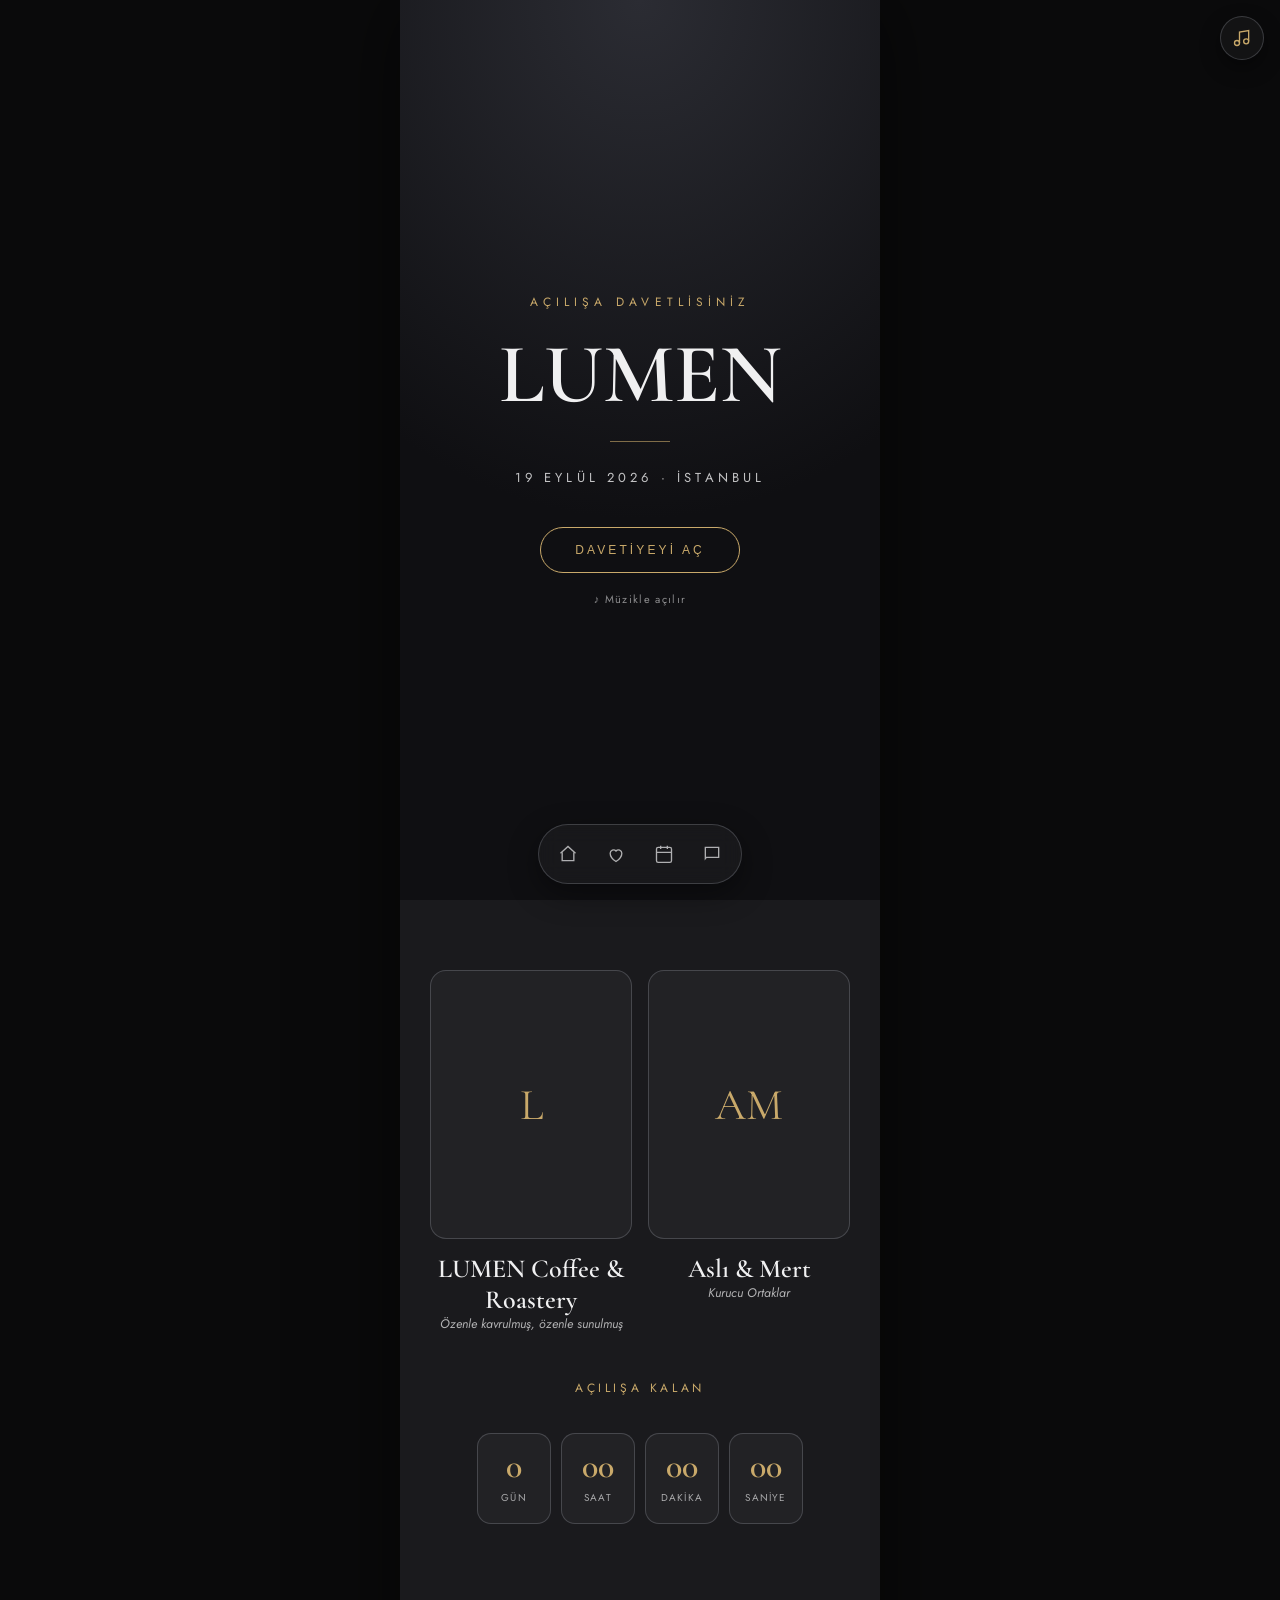
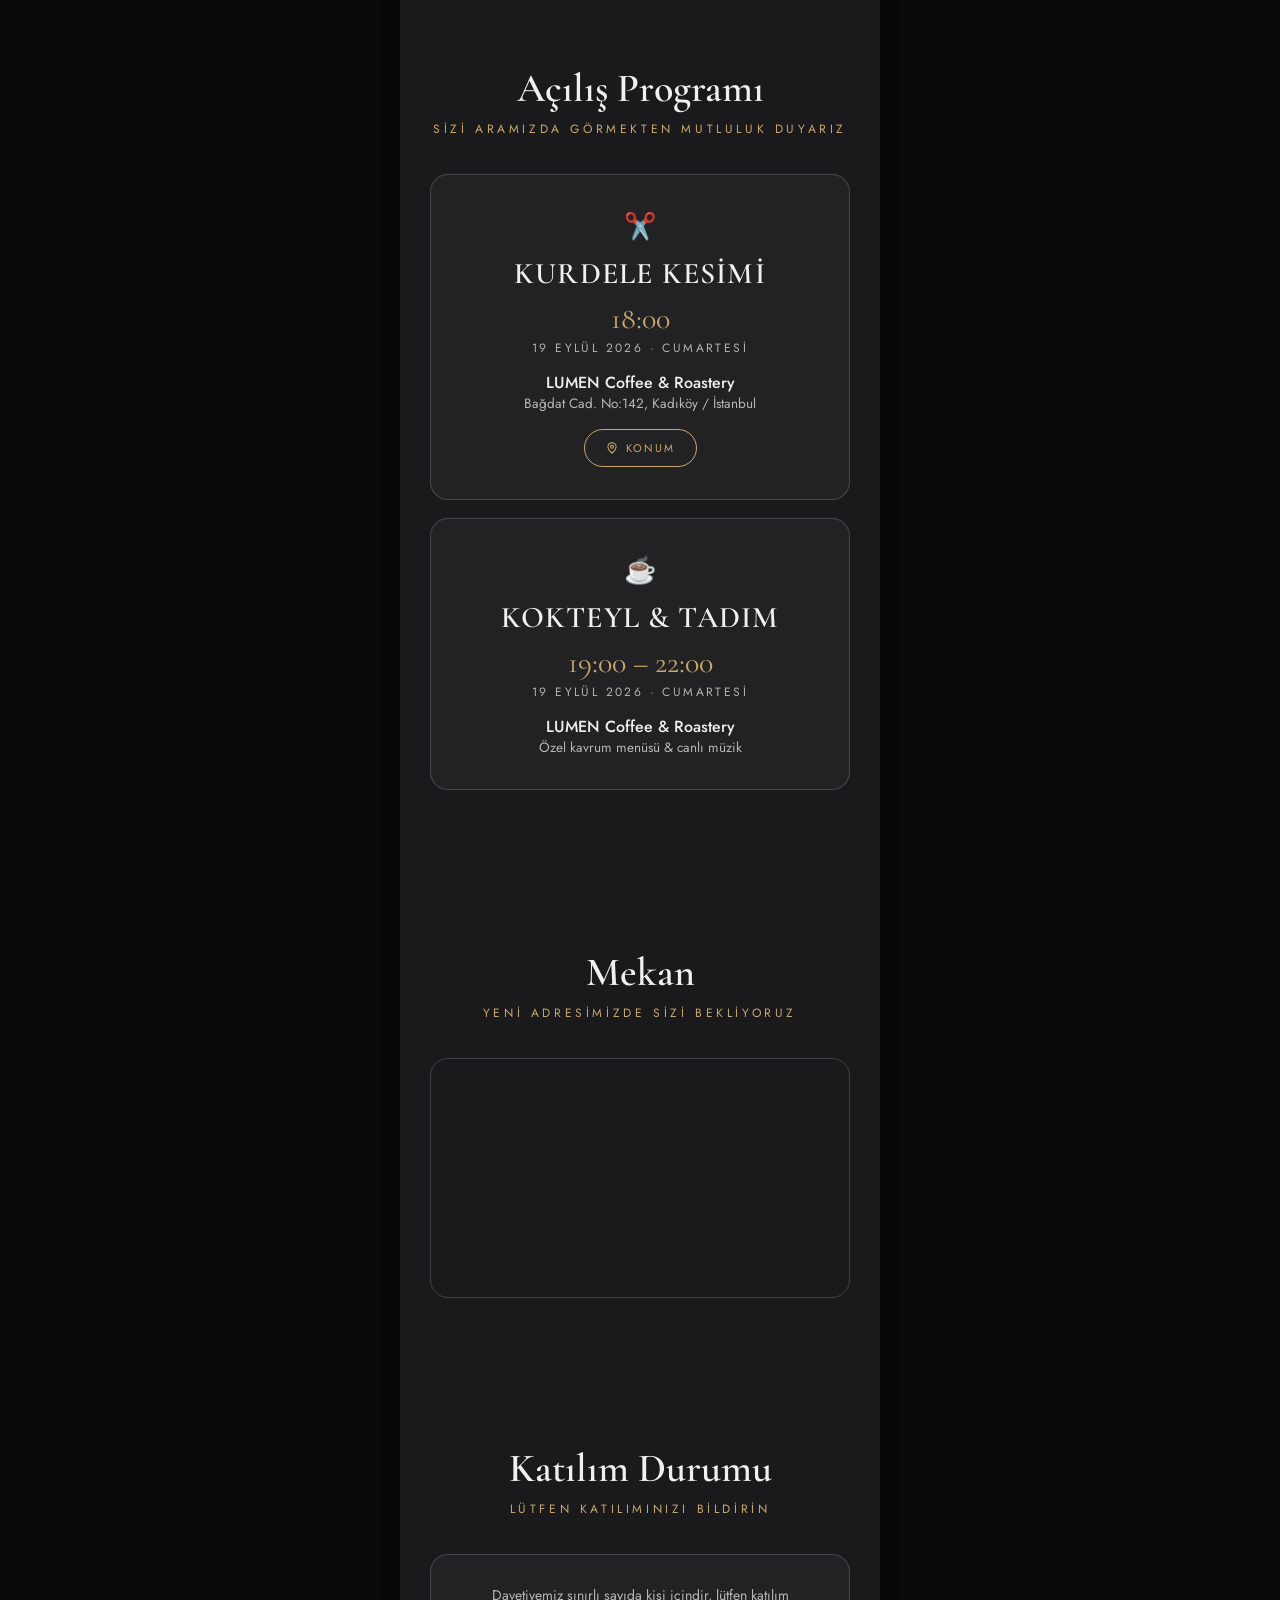
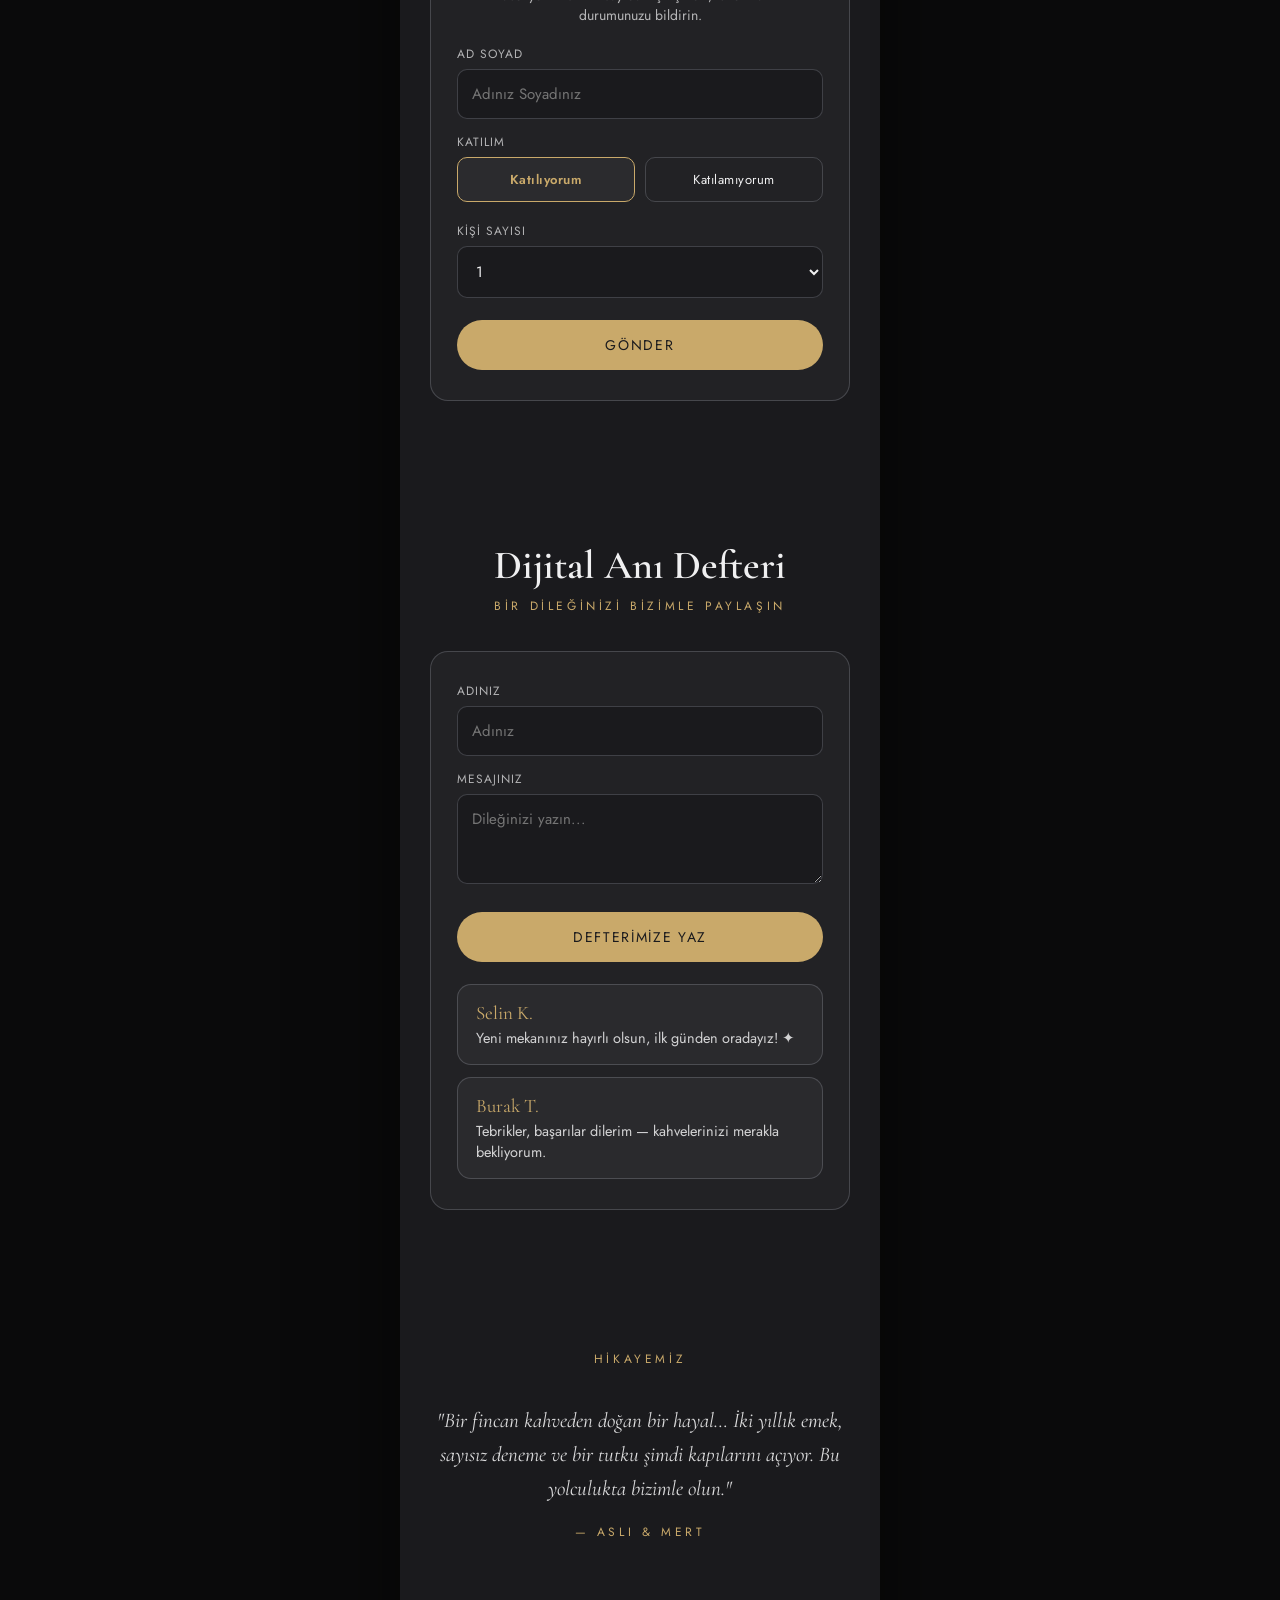
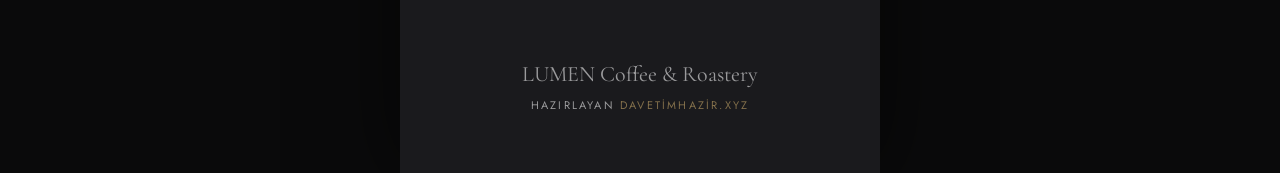
==== templates/acilis.html @ 34ed6c54 "davetim hazır — dijital davetiye sitesi Landing + 9 davetiye şablonu (düğün/nişan/kına/sünnet/baby s" ====
<!DOCTYPE html>
<html lang="tr">
<head>
<meta charset="UTF-8">
<meta name="viewport" content="width=device-width, initial-scale=1.0">
<title>LUMEN — Açılış Davetiyesi</title>
<meta name="description" content="LUMEN Coffee & Roastery açılış davetine bekleriz — 19 Eylül 2026.">
<link rel="preconnect" href="https://fonts.googleapis.com">
<link rel="preconnect" href="https://fonts.gstatic.com" crossorigin>
<link href="https://fonts.googleapis.com/css2?family=Cormorant+Garamond:ital,wght@0,500;0,600;1,500;1,600&family=Jost:wght@300;400;500;600&display=swap" rel="stylesheet">
<link rel="stylesheet" href="invitation.css">
<link rel="icon" href="data:image/svg+xml,<svg xmlns='http://www.w3.org/2000/svg' viewBox='0 0 100 100'><text y='.9em' font-size='90'>✦</text></svg>">
</head>
<body>
<div class="inv theme-acilis" id="inv">

  <div id="petals" data-glyph="✦"></div>

  <!-- COVER -->
  <section class="cover" id="cover">
    <div class="eyebrow">Açılışa Davetlisiniz</div>
    <h1 class="names">LUMEN</h1>
    <div class="rule"></div>
    <div class="date">19 Eylül 2026 · İstanbul</div>
    <button class="open-btn" id="openBtn">Davetiyeyi Aç</button>
    <div class="music-hint">♪ Müzikle açılır</div>
  </section>

  <!-- music + nav -->
  <button class="music-toggle" id="musicToggle" aria-label="Müzik">
    <svg viewBox="0 0 24 24" fill="none" stroke="currentColor" stroke-width="1.6"><path d="M9 18V5l11-2v13"/><circle cx="6" cy="18" r="3"/><circle cx="17" cy="16" r="3"/></svg>
  </button>
  <audio id="bgMusic" loop preload="none"><!-- Cursor: src buraya (Supabase storage) --></audio>

  <!-- COUPLE + COUNTDOWN -->
  <section class="sec" data-sec="cift">
    <div class="couple reveal-i">
      <div class="person">
        <div class="photo">L</div>
        <h3>LUMEN Coffee &amp; Roastery</h3>
        <p>Özenle kavrulmuş, özenle sunulmuş</p>
      </div>
      <div class="person">
        <div class="photo">AM</div>
        <h3>Aslı &amp; Mert</h3>
        <p>Kurucu Ortaklar</p>
      </div>
    </div>

    <div style="height:46px"></div>
    <div class="sub reveal-i">Açılışa Kalan</div>
    <div class="countdown reveal-i" id="countdown" data-target="2026-09-19T18:00:00">
      <div class="box"><b data-d>77</b><small>Gün</small></div>
      <div class="box"><b data-h>21</b><small>Saat</small></div>
      <div class="box"><b data-m>15</b><small>Dakika</small></div>
      <div class="box"><b data-s>34</b><small>Saniye</small></div>
    </div>
  </section>

  <!-- EVENTS (merasim) -->
  <section class="sec" data-sec="merasim">
    <div class="label reveal-i">Açılış Programı</div>
    <div class="sub reveal-i">Sizi aramızda görmekten mutluluk duyarız</div>

    <div class="event reveal-i">
      <div class="ico">✂️</div>
      <h3>KURDELE KESİMİ</h3>
      <div class="when">18:00</div>
      <div class="day">19 Eylül 2026 · Cumartesi</div>
      <div class="place">LUMEN Coffee &amp; Roastery</div>
      <div class="addr">Bağdat Cad. No:142, Kadıköy / İstanbul</div>
      <a class="map-btn" href="https://www.google.com/maps/search/?api=1&query=Bağdat+Caddesi+Kadıköy+İstanbul" target="_blank" rel="noopener">
        <svg viewBox="0 0 24 24" width="14" height="14" fill="none" stroke="currentColor" stroke-width="1.8"><path d="M12 21s-7-6.3-7-11a7 7 0 0 1 14 0c0 4.7-7 11-7 11z"/><circle cx="12" cy="10" r="2.5"/></svg>
        Konum
      </a>
    </div>

    <div class="event reveal-i">
      <div class="ico">☕</div>
      <h3>KOKTEYL &amp; TADIM</h3>
      <div class="when">19:00 – 22:00</div>
      <div class="day">19 Eylül 2026 · Cumartesi</div>
      <div class="place">LUMEN Coffee &amp; Roastery</div>
      <div class="addr">Özel kavrum menüsü &amp; canlı müzik</div>
    </div>
  </section>

  <!-- MAP -->
  <section class="sec" data-sec="mekan">
    <div class="label reveal-i">Mekan</div>
    <div class="sub reveal-i">Yeni adresimizde sizi bekliyoruz</div>
    <iframe class="map-embed reveal-i" loading="lazy" referrerpolicy="no-referrer-when-downgrade"
      src="https://www.google.com/maps?q=Bağdat+Caddesi+Kadıköy+İstanbul&output=embed"></iframe>
  </section>

  <!-- RSVP -->
  <section class="sec" data-sec="katilim">
    <div class="label reveal-i">Katılım Durumu</div>
    <div class="sub reveal-i">Lütfen katılımınızı bildirin</div>
    <div class="card-form reveal-i">
      <p class="note">Davetiyemiz sınırlı sayıda kişi içindir, lütfen katılım durumunuzu bildirin.</p>
      <form id="rsvpForm">
        <div class="field">
          <label>Ad Soyad</label>
          <input type="text" name="name" placeholder="Adınız Soyadınız" required>
        </div>
        <div class="field">
          <label>Katılım</label>
          <div class="radios">
            <label><input type="radio" name="attending" value="evet" checked><span>Katılıyorum</span></label>
            <label><input type="radio" name="attending" value="hayir"><span>Katılamıyorum</span></label>
          </div>
        </div>
        <div class="field">
          <label>Kişi Sayısı</label>
          <select name="guests">
            <option>1</option><option>2</option><option>3</option><option>4</option><option>5+</option>
          </select>
        </div>
        <button type="submit" class="submit-btn">Gönder</button>
      </form>
      <div class="form-ok" id="rsvpOk">Teşekkürler! Yanıtınız bize ulaştı ✦</div>
    </div>
  </section>

  <!-- GUESTBOOK -->
  <section class="sec" data-sec="ani">
    <div class="label reveal-i">Dijital Anı Defteri</div>
    <div class="sub reveal-i">Bir dileğinizi bizimle paylaşın</div>
    <div class="card-form reveal-i">
      <form id="guestForm">
        <div class="field">
          <label>Adınız</label>
          <input type="text" name="name" placeholder="Adınız" required>
        </div>
        <div class="field">
          <label>Mesajınız</label>
          <textarea name="message" placeholder="Dileğinizi yazın..." required></textarea>
        </div>
        <button type="submit" class="submit-btn">Defterimize Yaz</button>
      </form>
      <div class="guest-list" id="guestList">
        <div class="guest reveal-i"><div class="g-name">Selin K.</div><div class="g-msg">Yeni mekanınız hayırlı olsun, ilk günden oradayız! ✦</div></div>
        <div class="guest reveal-i"><div class="g-name">Burak T.</div><div class="g-msg">Tebrikler, başarılar dilerim — kahvelerinizi merakla bekliyorum.</div></div>
      </div>
    </div>
  </section>

  <!-- STORY -->
  <section class="sec story" data-sec="hikaye">
    <div class="sub reveal-i">Hikayemiz</div>
    <div class="reveal-i">
      <p>"Bir fincan kahveden doğan bir hayal… İki yıllık emek, sayısız deneme ve bir tutku şimdi kapılarını açıyor. Bu yolculukta bizimle olun."</p>
      <div class="sign">— Aslı &amp; Mert</div>
    </div>
  </section>

  <!-- FOOTER -->
  <div class="inv-footer">
    <div class="h">LUMEN Coffee &amp; Roastery</div>
    <div class="brand">Hazırlayan <a href="https://davetimhazir.xyz" target="_blank" rel="noopener">davetimhazir.xyz</a></div>
  </div>

  <!-- BOTTOM NAV -->
  <nav class="bottom-nav">
    <a href="#cift" class="active" aria-label="Çift"><svg viewBox="0 0 24 24" fill="none" stroke="currentColor" stroke-width="1.6"><path d="M3 11l9-8 9 8"/><path d="M5 10v10h14V10"/></svg></a>
    <a href="#ani" aria-label="Dilekler"><svg viewBox="0 0 24 24" fill="none" stroke="currentColor" stroke-width="1.6"><path d="M12 21s-7-4.4-7-10a4 4 0 0 1 7-2.6A4 4 0 0 1 19 11c0 5.6-7 10-7 10z"/></svg></a>
    <a href="#merasim" aria-label="Tarih"><svg viewBox="0 0 24 24" fill="none" stroke="currentColor" stroke-width="1.6"><rect x="3" y="4" width="18" height="18" rx="2"/><path d="M16 2v4M8 2v4M3 10h18"/></svg></a>
    <a href="#katilim" aria-label="Katılım"><svg viewBox="0 0 24 24" fill="none" stroke="currentColor" stroke-width="1.6"><path d="M4 4h16v12H5.2L4 17.5z"/></svg></a>
  </nav>

</div>

<script>window.INVITE = { slug: "lumen-acilis", theme: "acilis" };</script>
<script src="invitation.js"></script>
</body>
</html>
---- templates/invitation.css ----
/* ============================================================
   Dijital davetiye — ortak yapı + 3 tema (altin / yildiz / cicek)
   Tek sayfalık, veri-odaklı davetiye. Cursor backend'de [slug] ile
   bu yapıyı veriyle besleyecek (window.INVITE).
   ============================================================ */

:root {
  --serif: 'Cormorant Garamond', Georgia, serif;
  --sans:  'Jost', -apple-system, BlinkMacSystemFont, 'Segoe UI', sans-serif;
}

* { margin: 0; padding: 0; box-sizing: border-box; }
html { scroll-behavior: smooth; }
body { font-family: var(--sans); -webkit-font-smoothing: antialiased; overflow-x: hidden; }
img { max-width: 100%; display: block; }
a { color: inherit; text-decoration: none; }

/* device frame: davetiye mobil odaklıdır, geniş ekranda ortalanır */
.inv {
  max-width: 480px; margin-inline: auto; min-height: 100vh; position: relative;
  color: var(--fg); background: var(--bg);
}
@media (min-width: 520px) {
  body { background: #0a0a0b; }
  .inv { box-shadow: 0 0 80px rgba(0,0,0,.6); }
}

/* ---------- COVER (açılış) ---------- */
.cover {
  min-height: 100vh; display: flex; flex-direction: column; align-items: center; justify-content: center;
  text-align: center; padding: 60px 30px; position: relative; transition: opacity .8s ease, transform .8s ease;
}
.cover .eyebrow { font-size: 12px; letter-spacing: .42em; text-transform: uppercase; color: var(--accent); margin-bottom: 22px; }
.cover .names { font-family: var(--serif); font-size: clamp(54px, 18vw, 84px); line-height: .98; font-weight: 600; }
.cover .names .amp { display: block; font-style: italic; font-size: .42em; color: var(--accent); margin: 6px 0; font-weight: 500; }
.cover .rule { width: 60px; height: 1px; background: var(--accent); margin: 26px auto; opacity: .6; }
.cover .date { font-size: 13px; letter-spacing: .32em; text-transform: uppercase; opacity: .8; }
.cover .open-btn {
  margin-top: 40px; border: 1px solid var(--accent); color: var(--accent);
  font-size: 12px; letter-spacing: .26em; text-transform: uppercase; padding: 15px 34px;
  border-radius: 100px; cursor: pointer; background: transparent; transition: background .3s, color .3s;
}
.cover .open-btn:hover { background: var(--accent); color: var(--bg); }
.cover .music-hint { margin-top: 18px; font-size: 11px; letter-spacing: .12em; opacity: .55; display: flex; align-items: center; gap: 6px; justify-content: center; }
.cover.hidden { opacity: 0; transform: scale(1.04); pointer-events: none; position: fixed; inset: 0; z-index: -1; }

/* ---------- generic section ---------- */
.sec { padding: 70px 30px; position: relative; }
.sec .label { font-family: var(--serif); font-size: clamp(30px, 8vw, 40px); font-weight: 600; text-align: center; margin-bottom: 8px; }
.sec .sub { text-align: center; font-size: 12px; letter-spacing: .3em; text-transform: uppercase; color: var(--accent); margin-bottom: 36px; }
.reveal-i { opacity: 0; transform: translateY(24px); transition: .8s ease; }
.reveal-i.in { opacity: 1; transform: none; }

/* couple cards */
.couple { display: grid; grid-template-columns: 1fr 1fr; gap: 16px; }
.person { text-align: center; }
.person .photo {
  width: 100%; aspect-ratio: 3/4; border-radius: 120px 120px 16px 16px; object-fit: cover;
  border: 1px solid var(--line); background: var(--card);
  display: grid; place-items: center; font-family: var(--serif); font-size: 44px; color: var(--accent);
}
.person h3 { font-family: var(--serif); font-size: 26px; font-weight: 600; margin-top: 14px; }
.person p { font-size: 12.5px; opacity: .7; font-style: italic; }

/* countdown */
.countdown { display: flex; gap: 10px; justify-content: center; }
.countdown .box {
  background: var(--card); border: 1px solid var(--line); border-radius: 14px;
  padding: 16px 0; width: 74px; text-align: center;
}
.countdown .box b { font-family: var(--serif); font-size: 34px; font-weight: 600; display: block; line-height: 1; color: var(--accent); }
.countdown .box small { font-size: 10px; letter-spacing: .12em; text-transform: uppercase; opacity: .65; }

/* event (merasim) cards */
.event {
  background: var(--card); border: 1px solid var(--line); border-radius: 18px;
  padding: 32px 26px; text-align: center; margin-bottom: 18px;
}
.event .ico { font-size: 26px; margin-bottom: 10px; }
.event h3 { font-family: var(--serif); font-size: 30px; font-weight: 600; letter-spacing: .04em; }
.event .when { font-family: var(--serif); font-size: 30px; color: var(--accent); margin: 8px 0 2px; }
.event .day { font-size: 12px; letter-spacing: .2em; text-transform: uppercase; opacity: .7; }
.event .place { margin-top: 14px; font-weight: 500; }
.event .addr { font-size: 13.5px; opacity: .72; }
.event .map-btn {
  display: inline-flex; gap: 7px; align-items: center; margin-top: 16px; font-size: 11px;
  letter-spacing: .2em; text-transform: uppercase; border: 1px solid var(--accent); color: var(--accent);
  padding: 10px 20px; border-radius: 100px; transition: background .3s, color .3s;
}
.event .map-btn:hover { background: var(--accent); color: var(--bg); }

/* map embed */
.map-embed { width: 100%; height: 240px; border: 1px solid var(--line); border-radius: 18px; filter: grayscale(.3) contrast(1.05); }

/* RSVP + guestbook forms */
.card-form { background: var(--card); border: 1px solid var(--line); border-radius: 18px; padding: 30px 26px; }
.card-form p.note { text-align: center; opacity: .72; font-size: 14px; margin-bottom: 20px; }
.field { margin-bottom: 14px; }
.field label { display: block; font-size: 12px; letter-spacing: .08em; text-transform: uppercase; opacity: .7; margin-bottom: 6px; }
.field input, .field select, .field textarea {
  width: 100%; background: var(--bg); border: 1px solid var(--line); color: var(--fg);
  border-radius: 10px; padding: 13px 14px; font-family: var(--sans); font-size: 15px; outline: none;
  transition: border-color .2s;
}
.field input:focus, .field select:focus, .field textarea:focus { border-color: var(--accent); }
.field textarea { resize: vertical; min-height: 90px; }
.radios { display: flex; gap: 10px; }
.radios label { flex: 1; text-align: center; padding: 12px; border: 1px solid var(--line); border-radius: 10px; cursor: pointer; font-size: 13px; letter-spacing: .04em; text-transform: none; opacity: 1; }
.radios input { display: none; }
.radios input:checked + span { color: var(--accent); font-weight: 600; }
.radios label:has(input:checked) { border-color: var(--accent); background: var(--card); }
.submit-btn {
  width: 100%; margin-top: 8px; background: var(--accent); color: var(--bg); border: 0; cursor: pointer;
  font-family: var(--sans); font-size: 14px; letter-spacing: .12em; text-transform: uppercase;
  padding: 15px; border-radius: 100px; transition: transform .2s, filter .2s;
}
.submit-btn:hover { transform: translateY(-2px); filter: brightness(1.06); }
.form-ok { text-align: center; padding: 20px; color: var(--accent); font-family: var(--serif); font-size: 22px; display: none; }

/* guestbook entries */
.guest-list { display: flex; flex-direction: column; gap: 12px; margin-top: 22px; }
.guest {
  background: var(--card); border: 1px solid var(--line); border-radius: 14px; padding: 16px 18px;
}
.guest .g-name { font-family: var(--serif); font-size: 19px; color: var(--accent); }
.guest .g-msg { font-size: 14.5px; opacity: .85; margin-top: 3px; }

/* story */
.story { text-align: center; }
.story p { font-family: var(--serif); font-size: 21px; line-height: 1.6; font-style: italic; opacity: .9; }
.story .sign { margin-top: 18px; font-size: 12px; letter-spacing: .3em; text-transform: uppercase; color: var(--accent); }

/* footer */
.inv-footer { text-align: center; padding: 50px 30px 60px; opacity: .6; }
.inv-footer .h { font-family: var(--serif); font-size: 22px; }
.inv-footer .brand { font-size: 11px; letter-spacing: .2em; text-transform: uppercase; margin-top: 10px; }
.inv-footer .brand a { color: var(--accent); }

/* bottom nav */
.bottom-nav {
  position: fixed; bottom: 16px; left: 50%; transform: translateX(-50%); z-index: 30;
  display: flex; gap: 4px; background: var(--card); border: 1px solid var(--line);
  border-radius: 100px; padding: 7px; box-shadow: 0 10px 30px rgba(0,0,0,.4); backdrop-filter: blur(10px);
}
.bottom-nav a { width: 44px; height: 44px; border-radius: 50%; display: grid; place-items: center; opacity: .7; transition: .2s; }
.bottom-nav a:hover, .bottom-nav a.active { background: var(--accent); color: var(--bg); opacity: 1; }
.bottom-nav svg { width: 20px; height: 20px; }

/* floating music toggle */
.music-toggle {
  position: fixed; top: 16px; right: 16px; z-index: 30; width: 44px; height: 44px; border-radius: 50%;
  background: var(--card); border: 1px solid var(--line); color: var(--accent); cursor: pointer;
  display: grid; place-items: center; box-shadow: 0 8px 20px rgba(0,0,0,.4);
}
.music-toggle svg { width: 20px; height: 20px; }
.music-toggle.playing { animation: spin 6s linear infinite; }
@keyframes spin { to { transform: rotate(360deg); } }

/* falling petals deco */
.petal { position: fixed; top: -40px; z-index: 1; pointer-events: none; opacity: .6; animation: fall linear infinite; }
@keyframes fall { to { transform: translateY(110vh) rotate(360deg); opacity: 0; } }

/* ---------- Reduced motion ---------- */
@media (prefers-reduced-motion: reduce) {
  html { scroll-behavior: auto; }
  .reveal-i { opacity: 1; transform: none; transition: none; }
  .music-toggle.playing { animation: none; }
  .petal { display: none; }
  * { animation-duration: 0.01ms !important; animation-iteration-count: 1 !important; transition-duration: 0.01ms !important; }
}

/* ===================== THEMES ===================== */
/* Altın Gece — siyah & altın, lüks */
.theme-altin {
  --bg: #0c0b0e; --fg: #f3ecdc; --accent: #c9a96a;
  --card: rgba(255,255,255,.035); --line: rgba(201,169,106,.28);
}
.theme-altin .cover { background: radial-gradient(130% 80% at 50% 0%, #2a2336, #0a090c 72%); }

/* Yıldız Tozu — lacivert/mor, minimal, yıldızlı */
.theme-yildiz {
  --bg: #07090f; --fg: #e9edff; --accent: #b8c4ff;
  --card: rgba(255,255,255,.04); --line: rgba(184,196,255,.22);
}
.theme-yildiz .cover { background: radial-gradient(130% 80% at 50% 10%, #1a2547, #06070d 75%); }
.theme-yildiz .inv { background:
  radial-gradient(1px 1px at 20% 30%, #fff, transparent),
  radial-gradient(1px 1px at 70% 20%, #fff, transparent),
  radial-gradient(1px 1px at 40% 70%, #fff, transparent),
  radial-gradient(1.5px 1.5px at 85% 60%, #fff, transparent),
  radial-gradient(1px 1px at 10% 80%, #fff, transparent), var(--bg);
}

/* Zarif Çiçek — açık, romantik, krem & gül */
.theme-cicek {
  --bg: #f7eee9; --fg: #4a3a35; --accent: #b07a6f;
  --card: #ffffff; --line: rgba(176,122,111,.22);
}
.theme-cicek .cover { background: linear-gradient(165deg, #f6e6e3, #efe0d4); }
.theme-cicek .map-embed { filter: none; }

/* Kına Gecesi — zümrüt & altın & bordo, folklorik sıcaklık */
.theme-kina {
  --bg: #0e2a22; --fg: #f6efe2; --accent: #c9a96a; --accent2: #b3475a;
  --card: rgba(255,255,255,.045); --line: rgba(201,169,106,.26);
}
.theme-kina .cover { background: radial-gradient(130% 80% at 50% 0%, #1f4438, #0a1d17 72%); }
.theme-kina .event .ico, .theme-kina .countdown .box small { color: var(--accent2); }

/* Nişan / Söz — bordo & krem & altın, soylu sıcaklık */
.theme-nisan {
  --bg: #2a0f18; --fg: #f6ece2; --accent: #d8b478; --accent2: #f3e9dc;
  --card: rgba(255,255,255,.04); --line: rgba(216,180,120,.26);
}
.theme-nisan .cover { background: radial-gradient(130% 80% at 50% 0%, #401622, #1c0a10 72%); }

/* Sünnet — prens lacivert & altın & beyaz, neşeli asalet */
.theme-sunnet {
  --bg: #0e1f42; --fg: #f3f5fb; --accent: #d4af37; --accent2: #9fb4e8;
  --card: rgba(255,255,255,.045); --line: rgba(212,175,55,.28);
}
.theme-sunnet .cover { background: radial-gradient(130% 80% at 50% 0%, #1c3666, #081024 72%); }
.theme-sunnet .event .ico { font-size: 30px; }

/* Baby Shower — adaçayı & şeftali & krem, şefkatli/açık tema */
.theme-bebek {
  --bg: #f6f1e8; --fg: #4f4439; --accent: #9caf91; --accent2: #e8a98c;
  --card: #ffffff; --line: rgba(156,175,145,.28);
}
.theme-bebek .cover { background: linear-gradient(165deg, #f0ece1, #f4e0d4); }
.theme-bebek .map-embed { filter: none; }

/* Doğum Günü — siyah & altın & canlı mor aksan, enerjik kutlama */
.theme-dogumgunu {
  --bg: #141118; --fg: #f5efe6; --accent: #c9a96a; --accent2: #8f7ff0;
  --card: rgba(255,255,255,.045); --line: rgba(143,127,240,.25);
}
.theme-dogumgunu .cover { background: radial-gradient(130% 80% at 50% 0%, #2a2140, #0d0b12 72%); }
.theme-dogumgunu .countdown .box b { color: var(--accent2); }

/* Açılış / Kurumsal — antrasit & altın & platin, prestij + güven */
.theme-acilis {
  --bg: #1a1a1d; --fg: #f0f0f1; --accent: #c9a96a; --accent2: #c4cad4;
  --card: rgba(255,255,255,.04); --line: rgba(196,202,212,.22);
}
.theme-acilis .cover { background: radial-gradient(130% 80% at 50% 0%, #2b2c33, #0f0f12 72%); }
.theme-acilis .person .photo { border-radius: 16px; }
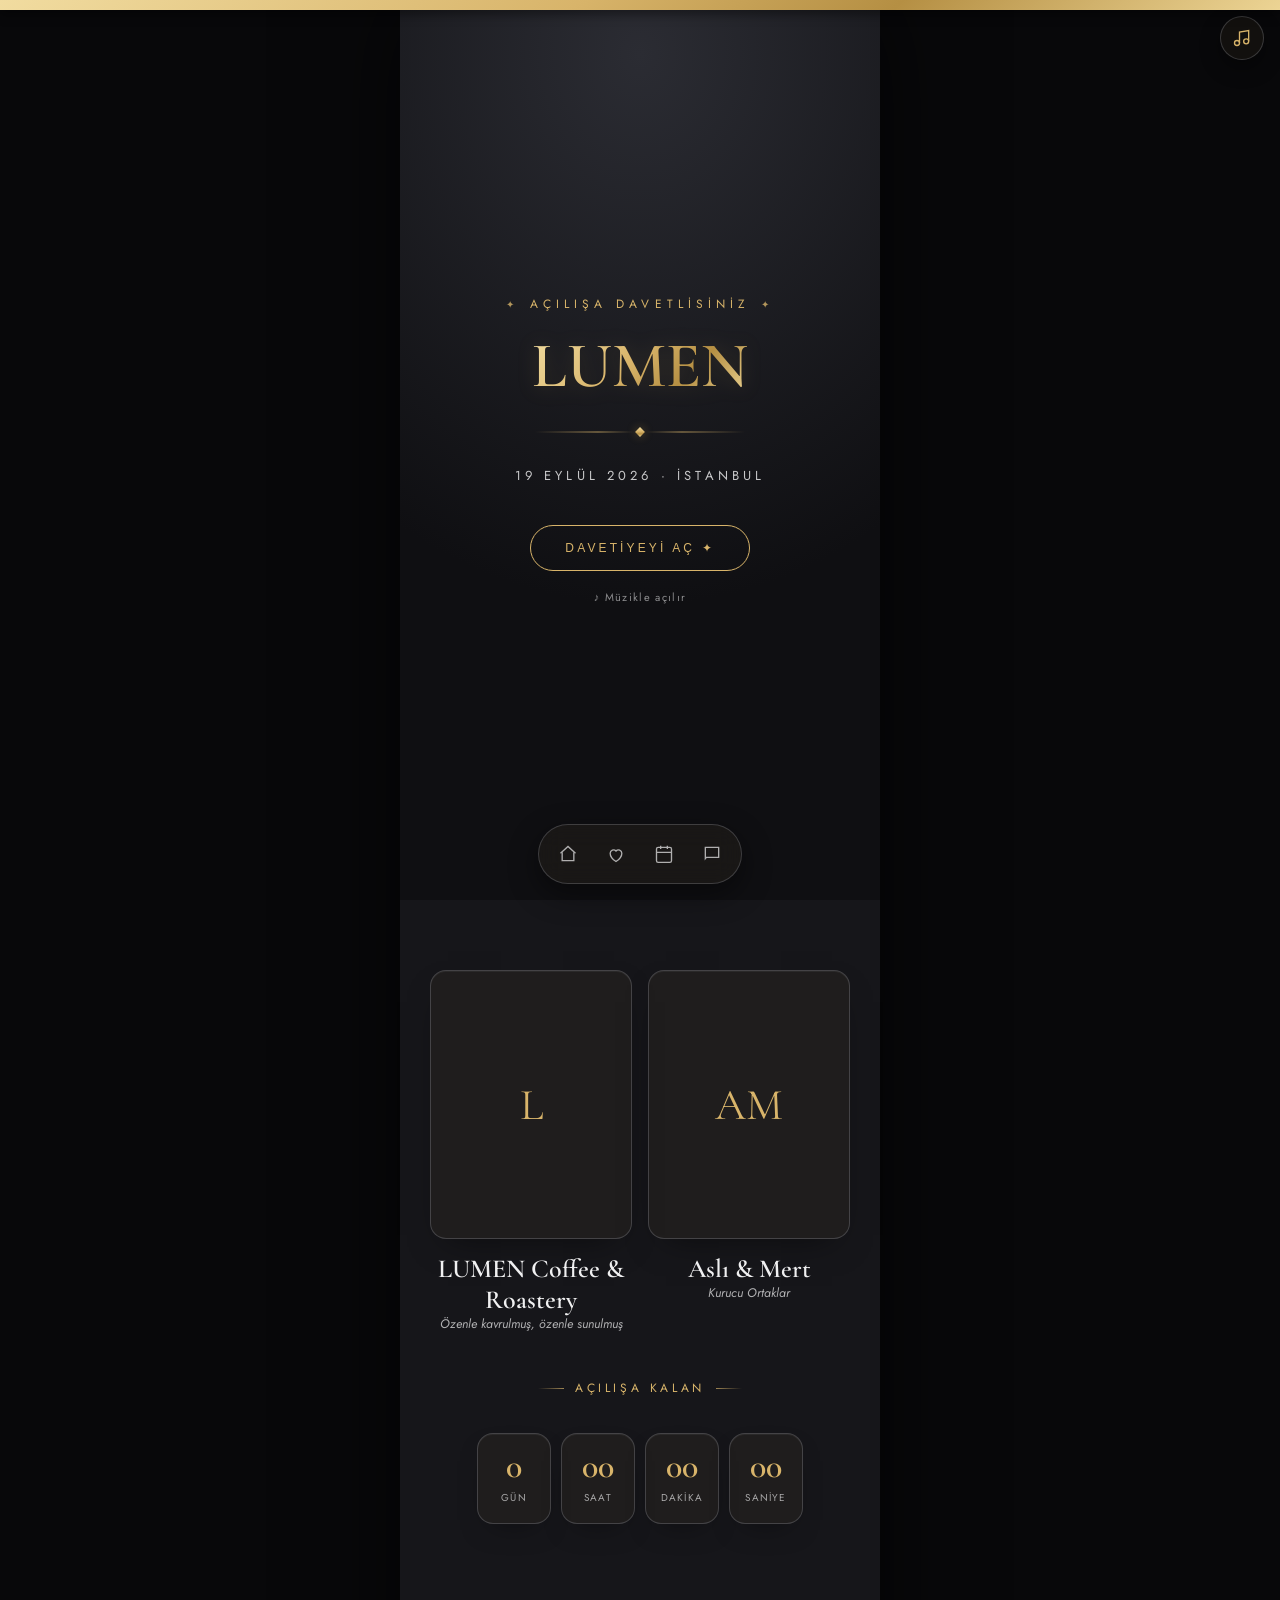
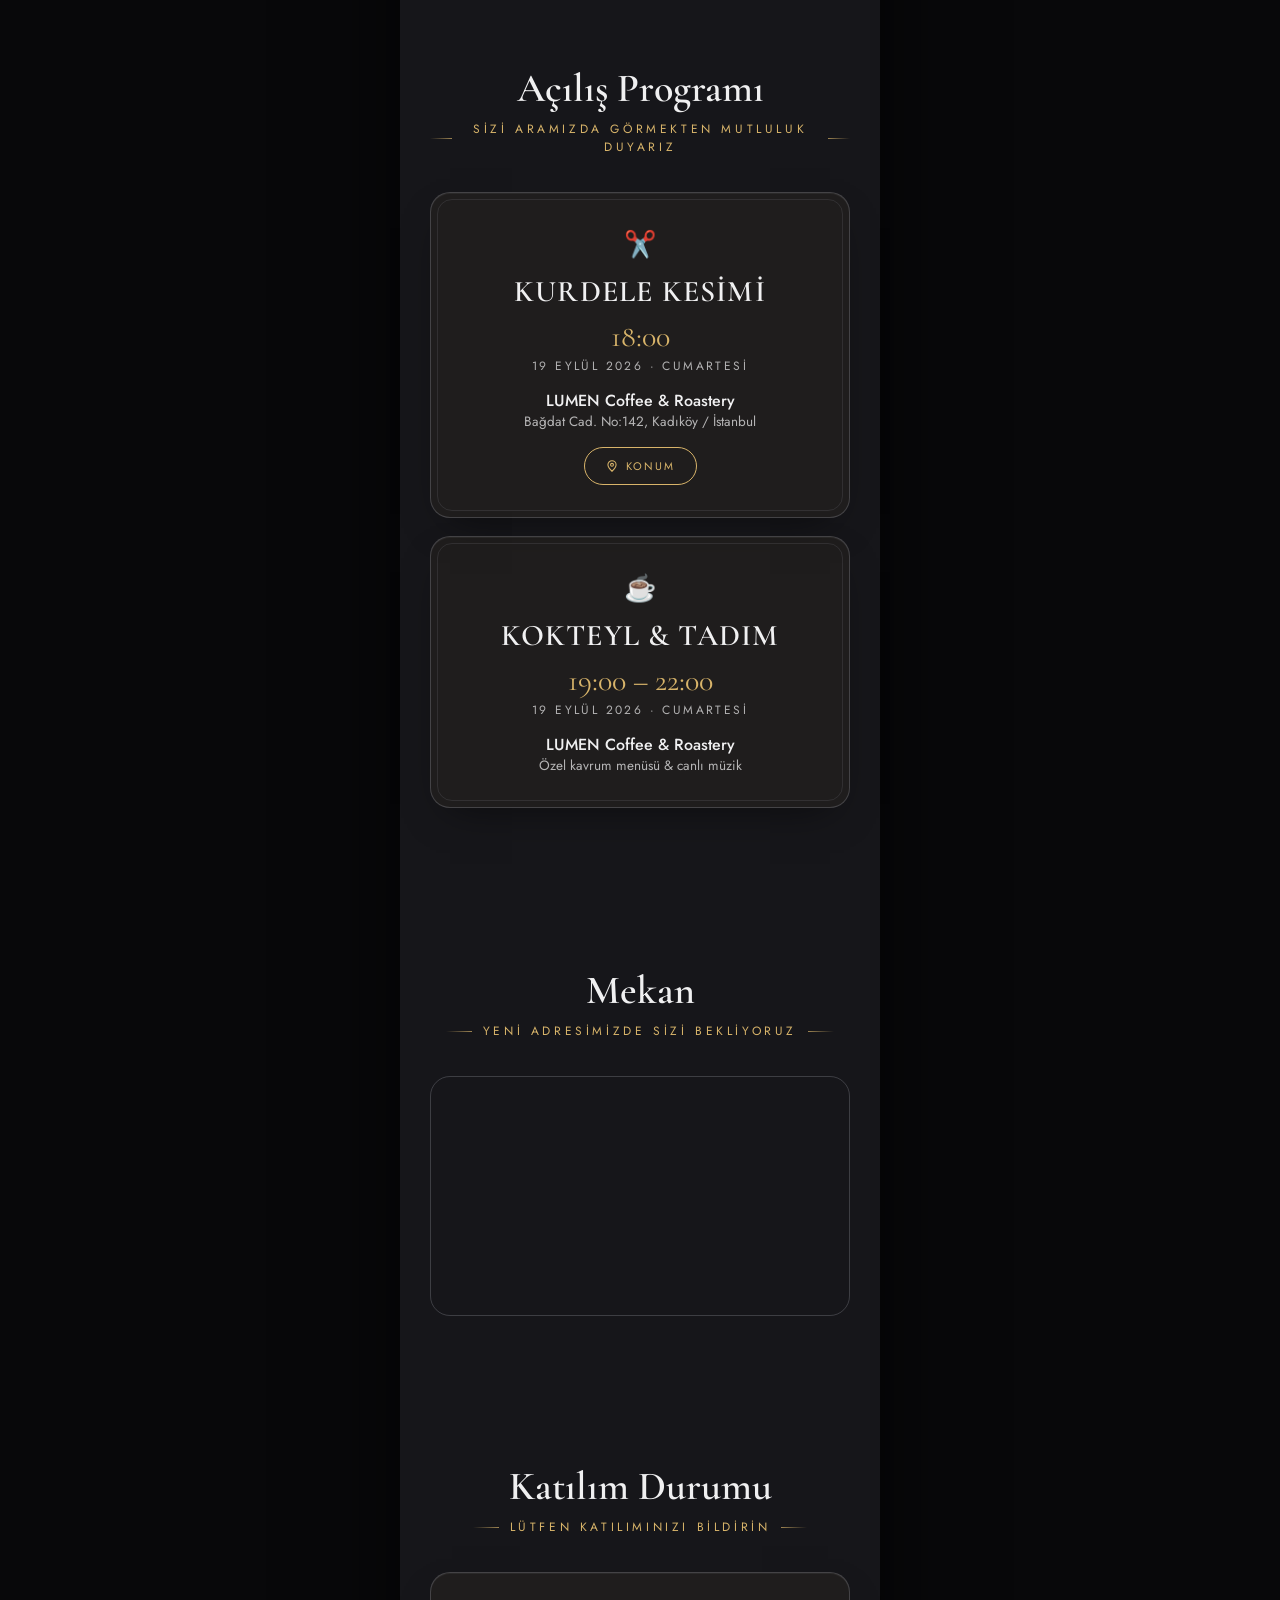
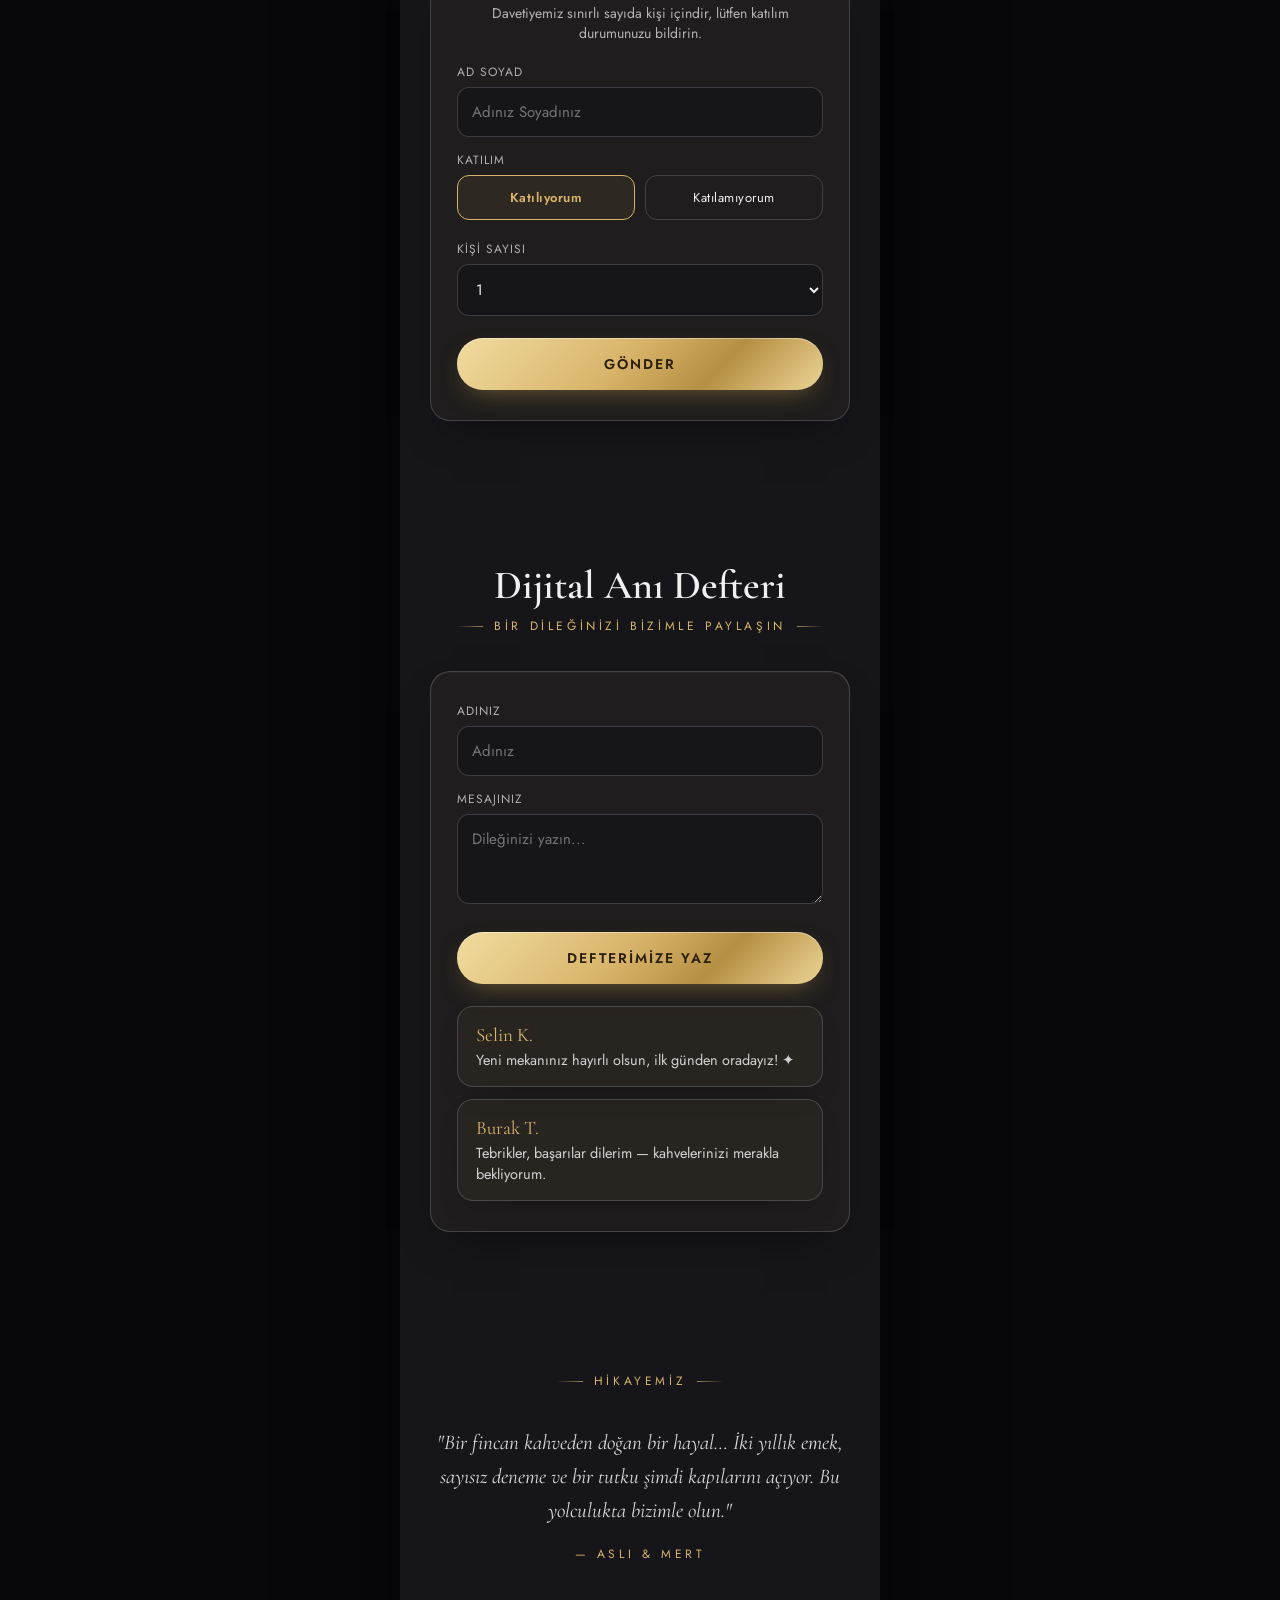
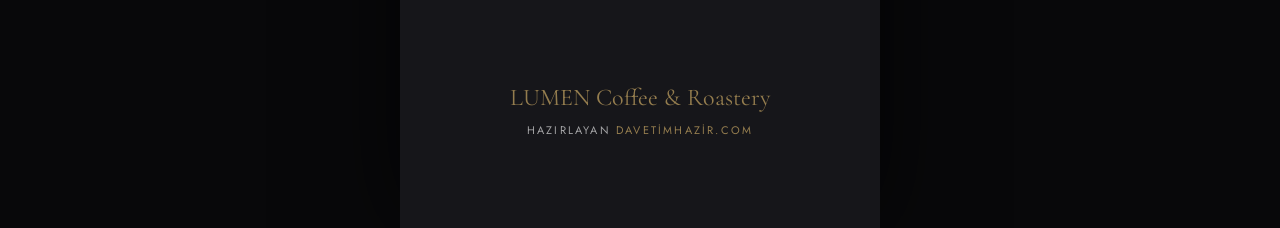
==== commit df260109: "chore(brand): davetimhazir.xyz -> davetimhazir.com (footer/link/takvim/anasayfa metinleri)" ====
--- a/templates/acilis.html
+++ b/templates/acilis.html
@@ -158,7 +158,7 @@
   <!-- FOOTER -->
   <div class="inv-footer">
     <div class="h">LUMEN Coffee &amp; Roastery</div>
-    <div class="brand">Hazırlayan <a href="https://davetimhazir.xyz" target="_blank" rel="noopener">davetimhazir.xyz</a></div>
+    <div class="brand">Hazırlayan <a href="https://davetimhazir.com" target="_blank" rel="noopener">davetimhazir.com</a></div>
   </div>
 
   <!-- BOTTOM NAV -->
--- a/templates/invitation.css
+++ b/templates/invitation.css
@@ -1,12 +1,19 @@
 /* ============================================================
-   Dijital davetiye — ortak yapı + 3 tema (altin / yildiz / cicek)
-   Tek sayfalık, veri-odaklı davetiye. Cursor backend'de [slug] ile
-   bu yapıyı veriyle besleyecek (window.INVITE).
+   Dijital davetiye — ortak yapı + temalar
+   Tek sayfalık, veri-odaklı davetiye (window.INVITE).
+   Tasarım dili: metalik altın, koyu zengin zeminler, script &,
+   altın çerçeveli kartlar, elmas/✦ süsler (livana-esque, özgün).
    ============================================================ */
+
+@import url('https://fonts.googleapis.com/css2?family=Pinyon+Script&family=Cormorant+Garamond:ital,wght@0,500;0,600;1,500;1,600&family=Jost:wght@300;400;500;600&display=swap');
 
 :root {
   --serif: 'Cormorant Garamond', Georgia, serif;
   --sans:  'Jost', -apple-system, BlinkMacSystemFont, 'Segoe UI', sans-serif;
+  --script:'Pinyon Script', 'Cormorant Garamond', cursive;
+  /* metalik altın gradient (buton, isim, ampersand, ornament) */
+  --gold-grad: linear-gradient(135deg, #f7e7b0 0%, #e3c372 30%, #b88a3c 55%, #f1dca0 80%, #c79b4a 100%);
+  --velvet: #6a1420; /* perde kadifesi (varsayılan bordo) */
 }
 
 * { margin: 0; padding: 0; box-sizing: border-box; }
@@ -21,8 +28,8 @@
   color: var(--fg); background: var(--bg);
 }
 @media (min-width: 520px) {
-  body { background: #0a0a0b; }
-  .inv { box-shadow: 0 0 80px rgba(0,0,0,.6); }
+  body { background: #08080a; }
+  .inv { box-shadow: 0 0 90px rgba(0,0,0,.65); }
 }
 
 /* ---------- COVER (açılış) ---------- */
@@ -30,24 +37,59 @@
   min-height: 100vh; display: flex; flex-direction: column; align-items: center; justify-content: center;
   text-align: center; padding: 60px 30px; position: relative; transition: opacity .8s ease, transform .8s ease;
 }
-.cover .eyebrow { font-size: 12px; letter-spacing: .42em; text-transform: uppercase; color: var(--accent); margin-bottom: 22px; }
-.cover .names { font-family: var(--serif); font-size: clamp(54px, 18vw, 84px); line-height: .98; font-weight: 600; }
-.cover .names .amp { display: block; font-style: italic; font-size: .42em; color: var(--accent); margin: 6px 0; font-weight: 500; }
-.cover .rule { width: 60px; height: 1px; background: var(--accent); margin: 26px auto; opacity: .6; }
-.cover .date { font-size: 13px; letter-spacing: .32em; text-transform: uppercase; opacity: .8; }
+.cover .eyebrow {
+  font-size: 12px; letter-spacing: .42em; text-transform: uppercase; color: var(--accent); margin-bottom: 22px;
+  display: inline-flex; align-items: center; gap: .9em;
+}
+.cover .eyebrow::before, .cover .eyebrow::after { content: '✦'; font-size: .82em; opacity: .8; }
+.cover .names {
+  font-family: var(--serif); font-size: clamp(54px, 18vw, 84px); line-height: .98; font-weight: 600;
+  color: var(--accent);
+}
+.cover .names .amp {
+  display: block; font-family: var(--script); font-size: .56em; margin: 2px 0; font-weight: 400; line-height: 1;
+  color: var(--accent);
+  background: var(--gold-grad); -webkit-background-clip: text; background-clip: text; -webkit-text-fill-color: transparent;
+}
+/* koyu temalarda isimler metalik altın; açık temalarda kendi rengi */
+:is(.theme-altin,.theme-yildiz,.theme-kina,.theme-nisan,.theme-sunnet,.theme-dogumgunu,.theme-acilis) .cover .names {
+  background: var(--gold-grad); -webkit-background-clip: text; background-clip: text; -webkit-text-fill-color: transparent;
+  filter: drop-shadow(0 1px 10px rgba(201,162,75,.18));
+}
+/* altın çift-çizgi + ortada elmas */
+.cover .rule {
+  width: 210px; height: 12px; margin: 28px auto; opacity: 1; background: none; position: relative;
+}
+.cover .rule::before {
+  content: ''; position: absolute; top: 50%; left: 0; right: 0; height: 1px; transform: translateY(-50%);
+  background: linear-gradient(90deg, transparent, var(--accent) 30%, transparent 47%, transparent 53%, var(--accent) 70%, transparent);
+  opacity: .8;
+}
+.cover .rule::after {
+  content: ''; position: absolute; left: 50%; top: 50%; width: 7px; height: 7px;
+  transform: translate(-50%, -50%) rotate(45deg); background: var(--gold-grad);
+  box-shadow: 0 0 10px rgba(201,162,75,.4);
+}
+.cover .date { font-size: 13px; letter-spacing: .32em; text-transform: uppercase; opacity: .82; }
 .cover .open-btn {
   margin-top: 40px; border: 1px solid var(--accent); color: var(--accent);
   font-size: 12px; letter-spacing: .26em; text-transform: uppercase; padding: 15px 34px;
-  border-radius: 100px; cursor: pointer; background: transparent; transition: background .3s, color .3s;
-}
-.cover .open-btn:hover { background: var(--accent); color: var(--bg); }
+  border-radius: 100px; cursor: pointer; background: transparent; transition: background .3s, color .3s, box-shadow .3s;
+}
+.cover .open-btn::after { content: ' ✦'; }
+.cover .open-btn:hover { background: var(--accent); color: var(--bg); box-shadow: 0 8px 26px -8px var(--accent); }
 .cover .music-hint { margin-top: 18px; font-size: 11px; letter-spacing: .12em; opacity: .55; display: flex; align-items: center; gap: 6px; justify-content: center; }
 .cover.hidden { opacity: 0; transform: scale(1.04); pointer-events: none; position: fixed; inset: 0; z-index: -1; }
 
 /* ---------- generic section ---------- */
 .sec { padding: 70px 30px; position: relative; }
 .sec .label { font-family: var(--serif); font-size: clamp(30px, 8vw, 40px); font-weight: 600; text-align: center; margin-bottom: 8px; }
-.sec .sub { text-align: center; font-size: 12px; letter-spacing: .3em; text-transform: uppercase; color: var(--accent); margin-bottom: 36px; }
+.sec .sub {
+  text-align: center; font-size: 12px; letter-spacing: .3em; text-transform: uppercase; color: var(--accent); margin-bottom: 36px;
+  display: flex; align-items: center; justify-content: center; gap: .9em;
+}
+.sec .sub::before, .sec .sub::after { content: ''; width: 26px; height: 1px; background: linear-gradient(90deg, transparent, var(--accent)); opacity: .7; }
+.sec .sub::after { background: linear-gradient(90deg, var(--accent), transparent); }
 .reveal-i { opacity: 0; transform: translateY(24px); transition: .8s ease; }
 .reveal-i.in { opacity: 1; transform: none; }
 
@@ -58,6 +100,7 @@
   width: 100%; aspect-ratio: 3/4; border-radius: 120px 120px 16px 16px; object-fit: cover;
   border: 1px solid var(--line); background: var(--card);
   display: grid; place-items: center; font-family: var(--serif); font-size: 44px; color: var(--accent);
+  box-shadow: inset 0 1px 0 rgba(255,255,255,.05), 0 14px 34px -18px rgba(0,0,0,.6);
 }
 .person h3 { font-family: var(--serif); font-size: 26px; font-weight: 600; margin-top: 14px; }
 .person p { font-size: 12.5px; opacity: .7; font-style: italic; }
@@ -65,16 +108,21 @@
 /* countdown */
 .countdown { display: flex; gap: 10px; justify-content: center; }
 .countdown .box {
-  background: var(--card); border: 1px solid var(--line); border-radius: 14px;
+  background: var(--card); border: 1px solid var(--line); border-radius: 16px;
   padding: 16px 0; width: 74px; text-align: center;
+  box-shadow: inset 0 1px 0 rgba(255,255,255,.05), 0 12px 30px -16px rgba(0,0,0,.55);
 }
 .countdown .box b { font-family: var(--serif); font-size: 34px; font-weight: 600; display: block; line-height: 1; color: var(--accent); }
 .countdown .box small { font-size: 10px; letter-spacing: .12em; text-transform: uppercase; opacity: .65; }
 
 /* event (merasim) cards */
 .event {
-  background: var(--card); border: 1px solid var(--line); border-radius: 18px;
-  padding: 32px 26px; text-align: center; margin-bottom: 18px;
+  background: var(--card); border: 1px solid var(--line); border-radius: 20px;
+  padding: 32px 26px; text-align: center; margin-bottom: 18px; position: relative;
+  box-shadow: inset 0 1px 0 rgba(255,255,255,.05), 0 16px 40px -20px rgba(0,0,0,.6);
+}
+.event::before {
+  content: ''; position: absolute; inset: 6px; border: 1px solid var(--line); border-radius: 15px; opacity: .5; pointer-events: none;
 }
 .event .ico { font-size: 26px; margin-bottom: 10px; }
 .event h3 { font-family: var(--serif); font-size: 30px; font-weight: 600; letter-spacing: .04em; }
@@ -90,37 +138,45 @@
 .event .map-btn:hover { background: var(--accent); color: var(--bg); }
 
 /* map embed */
-.map-embed { width: 100%; height: 240px; border: 1px solid var(--line); border-radius: 18px; filter: grayscale(.3) contrast(1.05); }
+.map-embed { width: 100%; height: 240px; border: 1px solid var(--line); border-radius: 20px; filter: grayscale(.3) contrast(1.05); }
 
 /* RSVP + guestbook forms */
-.card-form { background: var(--card); border: 1px solid var(--line); border-radius: 18px; padding: 30px 26px; }
+.card-form {
+  background: var(--card); border: 1px solid var(--line); border-radius: 20px; padding: 30px 26px; position: relative;
+  box-shadow: inset 0 1px 0 rgba(255,255,255,.05), 0 18px 44px -22px rgba(0,0,0,.6);
+}
 .card-form p.note { text-align: center; opacity: .72; font-size: 14px; margin-bottom: 20px; }
 .field { margin-bottom: 14px; }
 .field label { display: block; font-size: 12px; letter-spacing: .08em; text-transform: uppercase; opacity: .7; margin-bottom: 6px; }
 .field input, .field select, .field textarea {
   width: 100%; background: var(--bg); border: 1px solid var(--line); color: var(--fg);
-  border-radius: 10px; padding: 13px 14px; font-family: var(--sans); font-size: 15px; outline: none;
-  transition: border-color .2s;
-}
-.field input:focus, .field select:focus, .field textarea:focus { border-color: var(--accent); }
+  border-radius: 12px; padding: 13px 14px; font-family: var(--sans); font-size: 15px; outline: none;
+  transition: border-color .2s, box-shadow .2s;
+}
+.field input:focus, .field select:focus, .field textarea:focus { border-color: var(--accent); box-shadow: 0 0 0 3px rgba(201,162,75,.12); }
 .field textarea { resize: vertical; min-height: 90px; }
 .radios { display: flex; gap: 10px; }
-.radios label { flex: 1; text-align: center; padding: 12px; border: 1px solid var(--line); border-radius: 10px; cursor: pointer; font-size: 13px; letter-spacing: .04em; text-transform: none; opacity: 1; }
+.radios label { flex: 1; text-align: center; padding: 12px; border: 1px solid var(--line); border-radius: 12px; cursor: pointer; font-size: 13px; letter-spacing: .04em; text-transform: none; opacity: 1; transition: border-color .2s, background .2s; }
 .radios input { display: none; }
 .radios input:checked + span { color: var(--accent); font-weight: 600; }
-.radios label:has(input:checked) { border-color: var(--accent); background: var(--card); }
+.radios label:has(input:checked) { border-color: var(--accent); background: rgba(201,162,75,.08); }
+
+/* primary buton — metalik altın gradient */
 .submit-btn {
-  width: 100%; margin-top: 8px; background: var(--accent); color: var(--bg); border: 0; cursor: pointer;
-  font-family: var(--sans); font-size: 14px; letter-spacing: .12em; text-transform: uppercase;
-  padding: 15px; border-radius: 100px; transition: transform .2s, filter .2s;
-}
-.submit-btn:hover { transform: translateY(-2px); filter: brightness(1.06); }
+  width: 100%; margin-top: 8px; border: 0; cursor: pointer;
+  font-family: var(--sans); font-size: 14px; letter-spacing: .14em; text-transform: uppercase;
+  padding: 16px; border-radius: 100px; transition: transform .2s, filter .2s, box-shadow .2s;
+  background: var(--gold-grad); color: #2b1f0c; font-weight: 600;
+  box-shadow: 0 10px 26px -10px rgba(201,162,75,.5), inset 0 1px 0 rgba(255,255,255,.4);
+}
+.submit-btn:hover { transform: translateY(-2px); filter: brightness(1.05); box-shadow: 0 16px 34px -12px rgba(201,162,75,.6), inset 0 1px 0 rgba(255,255,255,.5); }
 .form-ok { text-align: center; padding: 20px; color: var(--accent); font-family: var(--serif); font-size: 22px; display: none; }
 
 /* guestbook entries */
 .guest-list { display: flex; flex-direction: column; gap: 12px; margin-top: 22px; }
 .guest {
-  background: var(--card); border: 1px solid var(--line); border-radius: 14px; padding: 16px 18px;
+  background: var(--card); border: 1px solid var(--line); border-radius: 16px; padding: 16px 18px;
+  box-shadow: 0 12px 30px -18px rgba(0,0,0,.5);
 }
 .guest .g-name { font-family: var(--serif); font-size: 19px; color: var(--accent); }
 .guest .g-msg { font-size: 14.5px; opacity: .85; margin-top: 3px; }
@@ -131,8 +187,8 @@
 .story .sign { margin-top: 18px; font-size: 12px; letter-spacing: .3em; text-transform: uppercase; color: var(--accent); }
 
 /* footer */
-.inv-footer { text-align: center; padding: 50px 30px 60px; opacity: .6; }
-.inv-footer .h { font-family: var(--serif); font-size: 22px; }
+.inv-footer { text-align: center; padding: 50px 30px 90px; opacity: .65; }
+.inv-footer .h { font-family: var(--serif); font-size: 24px; color: var(--accent); }
 .inv-footer .brand { font-size: 11px; letter-spacing: .2em; text-transform: uppercase; margin-top: 10px; }
 .inv-footer .brand a { color: var(--accent); }
 
@@ -140,7 +196,7 @@
 .bottom-nav {
   position: fixed; bottom: 16px; left: 50%; transform: translateX(-50%); z-index: 30;
   display: flex; gap: 4px; background: var(--card); border: 1px solid var(--line);
-  border-radius: 100px; padding: 7px; box-shadow: 0 10px 30px rgba(0,0,0,.4); backdrop-filter: blur(10px);
+  border-radius: 100px; padding: 7px; box-shadow: 0 10px 30px rgba(0,0,0,.45); backdrop-filter: blur(12px);
 }
 .bottom-nav a { width: 44px; height: 44px; border-radius: 50%; display: grid; place-items: center; opacity: .7; transition: .2s; }
 .bottom-nav a:hover, .bottom-nav a.active { background: var(--accent); color: var(--bg); opacity: 1; }
@@ -169,20 +225,22 @@
   * { animation-duration: 0.01ms !important; animation-iteration-count: 1 !important; transition-duration: 0.01ms !important; }
 }
 
-/* ===================== THEMES ===================== */
-/* Altın Gece — siyah & altın, lüks */
+/* ===================== TEMALAR ===================== */
+/* Altın Gece — espresso & metalik altın (livana "Zarif/Klasik") */
 .theme-altin {
-  --bg: #0c0b0e; --fg: #f3ecdc; --accent: #c9a96a;
-  --card: rgba(255,255,255,.035); --line: rgba(201,169,106,.28);
-}
-.theme-altin .cover { background: radial-gradient(130% 80% at 50% 0%, #2a2336, #0a090c 72%); }
-
-/* Yıldız Tozu — lacivert/mor, minimal, yıldızlı */
+  --bg: #140f0c; --fg: #f3ecdc; --accent: #d8b46a;
+  --card: rgba(216,180,106,.06); --line: rgba(216,180,106,.28);
+  --gold-grad: linear-gradient(135deg,#f7e7b0,#e3c372 35%,#b88a3c 60%,#f1dca0);
+}
+.theme-altin .cover { background: radial-gradient(135% 85% at 50% 8%, #3a2b1c, #120d09 72%); }
+
+/* Yıldız Tozu — gece lacivert & metalik altın (livana "Minimalist/Model 3") */
 .theme-yildiz {
-  --bg: #07090f; --fg: #e9edff; --accent: #b8c4ff;
-  --card: rgba(255,255,255,.04); --line: rgba(184,196,255,.22);
-}
-.theme-yildiz .cover { background: radial-gradient(130% 80% at 50% 10%, #1a2547, #06070d 75%); }
+  --bg: #0a1228; --fg: #eef1fb; --accent: #e0c074;
+  --card: rgba(224,192,116,.06); --line: rgba(224,192,116,.26);
+  --gold-grad: linear-gradient(135deg,#f7e7b0,#e0c074 40%,#b78f3f 65%,#f0d99a);
+}
+.theme-yildiz .cover { background: radial-gradient(135% 85% at 50% 6%, #16244c, #070c1c 75%); }
 .theme-yildiz .inv { background:
   radial-gradient(1px 1px at 20% 30%, #fff, transparent),
   radial-gradient(1px 1px at 70% 20%, #fff, transparent),
@@ -191,57 +249,199 @@
   radial-gradient(1px 1px at 10% 80%, #fff, transparent), var(--bg);
 }
 
-/* Zarif Çiçek — açık, romantik, krem & gül */
+/* Zarif Çiçek — krem & gül & altın (açık, romantik) */
 .theme-cicek {
-  --bg: #f7eee9; --fg: #4a3a35; --accent: #b07a6f;
-  --card: #ffffff; --line: rgba(176,122,111,.22);
+  --bg: #f7eee9; --fg: #4a3a35; --accent: #bb8a5f;
+  --card: #ffffff; --line: rgba(187,138,95,.26);
+  --gold-grad: linear-gradient(135deg,#d8ad74,#bb8a5f,#a9764f);
 }
 .theme-cicek .cover { background: linear-gradient(165deg, #f6e6e3, #efe0d4); }
 .theme-cicek .map-embed { filter: none; }
-
-/* Kına Gecesi — zümrüt & altın & bordo, folklorik sıcaklık */
+.theme-cicek .submit-btn { color: #fff; }
+
+/* Kına Gecesi — bordo & altın (livana "Kına Özel") */
 .theme-kina {
-  --bg: #0e2a22; --fg: #f6efe2; --accent: #c9a96a; --accent2: #b3475a;
-  --card: rgba(255,255,255,.045); --line: rgba(201,169,106,.26);
-}
-.theme-kina .cover { background: radial-gradient(130% 80% at 50% 0%, #1f4438, #0a1d17 72%); }
+  --bg: #1a0a10; --fg: #f6efe2; --accent: #d8b46a; --accent2: #c14258;
+  --card: rgba(216,180,106,.07); --line: rgba(216,180,106,.3);
+  --gold-grad: linear-gradient(135deg,#f7e7b0,#e3c372 40%,#b88a3c 65%,#f1dca0);
+}
+.theme-kina .cover { background: radial-gradient(135% 85% at 50% 6%, #5a1626, #1a0a10 70%); }
 .theme-kina .event .ico, .theme-kina .countdown .box small { color: var(--accent2); }
 
-/* Nişan / Söz — bordo & krem & altın, soylu sıcaklık */
+/* Nişan / Söz — bordo & altın & krem */
 .theme-nisan {
-  --bg: #2a0f18; --fg: #f6ece2; --accent: #d8b478; --accent2: #f3e9dc;
-  --card: rgba(255,255,255,.04); --line: rgba(216,180,120,.26);
-}
-.theme-nisan .cover { background: radial-gradient(130% 80% at 50% 0%, #401622, #1c0a10 72%); }
-
-/* Sünnet — prens lacivert & altın & beyaz, neşeli asalet */
+  --bg: #2a0f18; --fg: #f6ece2; --accent: #e0bd7e; --accent2: #f3e9dc;
+  --card: rgba(224,189,126,.06); --line: rgba(224,189,126,.28);
+  --gold-grad: linear-gradient(135deg,#f7e7b0,#e0bd7e 40%,#bd9450 65%,#f0d99a);
+}
+.theme-nisan .cover { background: radial-gradient(135% 85% at 50% 6%, #5a1f2d, #1c0a10 72%); }
+
+/* Sünnet — prens lacivert & altın & beyaz */
 .theme-sunnet {
-  --bg: #0e1f42; --fg: #f3f5fb; --accent: #d4af37; --accent2: #9fb4e8;
-  --card: rgba(255,255,255,.045); --line: rgba(212,175,55,.28);
-}
-.theme-sunnet .cover { background: radial-gradient(130% 80% at 50% 0%, #1c3666, #081024 72%); }
+  --bg: #0e1f42; --fg: #f3f5fb; --accent: #e0c074; --accent2: #9fb4e8;
+  --card: rgba(224,192,116,.07); --line: rgba(224,192,116,.3);
+  --gold-grad: linear-gradient(135deg,#f7e7b0,#e0c074 40%,#b78f3f 65%,#f0d99a);
+}
+.theme-sunnet .cover { background: radial-gradient(135% 85% at 50% 6%, #1c3666, #081024 72%); }
 .theme-sunnet .event .ico { font-size: 30px; }
 
-/* Baby Shower — adaçayı & şeftali & krem, şefkatli/açık tema */
+/* Baby Shower — adaçayı & şeftali & krem (açık) */
 .theme-bebek {
-  --bg: #f6f1e8; --fg: #4f4439; --accent: #9caf91; --accent2: #e8a98c;
-  --card: #ffffff; --line: rgba(156,175,145,.28);
+  --bg: #f6f1e8; --fg: #4f4439; --accent: #a98f55; --accent2: #e8a98c;
+  --card: #ffffff; --line: rgba(169,143,85,.3);
+  --gold-grad: linear-gradient(135deg,#cdaf72,#a98f55,#96804a);
 }
 .theme-bebek .cover { background: linear-gradient(165deg, #f0ece1, #f4e0d4); }
 .theme-bebek .map-embed { filter: none; }
-
-/* Doğum Günü — siyah & altın & canlı mor aksan, enerjik kutlama */
+.theme-bebek .submit-btn { color: #fff; }
+
+/* Doğum Günü — koyu & metalik altın & mor aksan */
 .theme-dogumgunu {
-  --bg: #141118; --fg: #f5efe6; --accent: #c9a96a; --accent2: #8f7ff0;
-  --card: rgba(255,255,255,.045); --line: rgba(143,127,240,.25);
-}
-.theme-dogumgunu .cover { background: radial-gradient(130% 80% at 50% 0%, #2a2140, #0d0b12 72%); }
+  --bg: #141118; --fg: #f5efe6; --accent: #e0c074; --accent2: #8f7ff0;
+  --card: rgba(224,192,116,.06); --line: rgba(143,127,240,.28);
+  --gold-grad: linear-gradient(135deg,#f7e7b0,#e0c074 40%,#b78f3f 65%,#f0d99a);
+}
+.theme-dogumgunu .cover { background: radial-gradient(135% 85% at 50% 6%, #2a2140, #0d0b12 72%); }
 .theme-dogumgunu .countdown .box b { color: var(--accent2); }
 
-/* Açılış / Kurumsal — antrasit & altın & platin, prestij + güven */
+/* Açılış / Kurumsal — antrasit & altın & platin */
 .theme-acilis {
-  --bg: #1a1a1d; --fg: #f0f0f1; --accent: #c9a96a; --accent2: #c4cad4;
-  --card: rgba(255,255,255,.04); --line: rgba(196,202,212,.22);
-}
-.theme-acilis .cover { background: radial-gradient(130% 80% at 50% 0%, #2b2c33, #0f0f12 72%); }
+  --bg: #16161a; --fg: #f0f0f1; --accent: #d8b46a; --accent2: #c4cad4;
+  --card: rgba(216,180,106,.05); --line: rgba(196,202,212,.22);
+  --gold-grad: linear-gradient(135deg,#f1dca0,#d8b46a 45%,#b58f43 70%,#ecd494);
+}
+.theme-acilis .cover { background: radial-gradient(135% 85% at 50% 6%, #2b2c33, #0f0f12 72%); }
 .theme-acilis .person .photo { border-radius: 16px; }
+.theme-acilis .cover .names { font-size: clamp(40px, 12vw, 64px); }
+
+/* ===================== EFEKTLER ===================== */
+/* perde kadife renkleri (tema bazlı; diğerleri varsayılan bordo) */
+.theme-yildiz { --velvet: #15224a; }
+.theme-sunnet { --velvet: #15224a; }
+.theme-altin  { --velvet: #5e1622; }
+.theme-cicek  { --velvet: #9c5560; }
+
+/* ---- PERDE (curtain) — düğün/nişan/kına/açılış ---- */
+.curtain { position: fixed; inset: 0; z-index: 60; overflow: hidden; }
+.curtain.done { display: none; }
+.curtain .rod {
+  position: absolute; top: 0; left: 0; right: 0; height: 10px; z-index: 3;
+  background: var(--gold-grad); box-shadow: 0 3px 12px rgba(0,0,0,.55);
+}
+.curtain .chint {
+  position: absolute; left: 0; right: 0; top: 50%; transform: translateY(-50%); z-index: 4; text-align: center;
+  color: #f6e3aa; font-family: var(--sans); font-size: 11px; letter-spacing: .34em; text-transform: uppercase;
+  animation: chint 2s ease-in-out infinite;
+}
+.curtain.open .chint { opacity: 0; transition: opacity .3s; }
+.cpanel {
+  position: absolute; top: 0; bottom: 0; width: 51%; z-index: 2; will-change: transform;
+  background-color: var(--velvet);
+  background:
+    repeating-linear-gradient(90deg, rgba(0,0,0,.32) 0 7px, rgba(255,255,255,.05) 7px 30px),
+    linear-gradient(90deg, color-mix(in srgb, var(--velvet) 60%, #000), var(--velvet) 46%, color-mix(in srgb, var(--velvet) 60%, #000)),
+    var(--velvet);
+  transition: transform 1.7s cubic-bezier(.66,0,.2,1);
+}
+.cpanel.left  { left: 0;  box-shadow: inset -28px 0 55px rgba(0,0,0,.6); border-right: 2px solid rgba(0,0,0,.45); }
+.cpanel.right { right: 0; box-shadow: inset 28px 0 55px rgba(0,0,0,.6); border-left: 2px solid rgba(0,0,0,.45); }
+.cpanel::after {
+  content: ''; position: absolute; bottom: 0; left: 0; right: 0; height: 34px; background: var(--gold-grad); opacity: .55;
+  -webkit-mask: repeating-linear-gradient(90deg,#000 0 9px, transparent 9px 19px);
+  mask: repeating-linear-gradient(90deg,#000 0 9px, transparent 9px 19px);
+}
+.curtain.open .cpanel.left  { transform: translateX(-101%); }
+.curtain.open .cpanel.right { transform: translateX(101%); }
+@keyframes chint { 0%,100% { opacity: .45; } 50% { opacity: .95; } }
+
+/* ---- BALON — baby shower / doğum günü ---- */
+.balloon {
+  position: fixed; bottom: -140px; width: 42px; height: 53px; z-index: 6; pointer-events: auto; cursor: pointer;
+  border-radius: 50% 50% 49% 49% / 47% 47% 53% 53%;
+  background: radial-gradient(circle at 33% 28%, rgba(255,255,255,.75), var(--c, #f6a5c0) 62%);
+  box-shadow: inset -4px -7px 11px rgba(0,0,0,.16);
+  animation: balloonrise var(--dur, 11s) linear forwards;
+}
+.balloon::before {
+  content: ''; position: absolute; left: 50%; bottom: -6px; transform: translateX(-50%);
+  border-left: 4px solid transparent; border-right: 4px solid transparent; border-top: 7px solid var(--c, #f6a5c0);
+}
+.balloon::after {
+  content: ''; position: absolute; left: 50%; top: 100%; width: 1px; height: 72px; background: rgba(255,255,255,.4);
+}
+@keyframes balloonrise { to { transform: translateY(-126vh) translateX(var(--sway, 20px)); } }
+
+/* ---- KONFETİ PATLAMASI ---- */
+.confetti-bit {
+  position: fixed; width: 9px; height: 14px; z-index: 65; pointer-events: none; background: var(--c, #e3c372);
+  transform: translate(-50%, -50%); opacity: 0; animation: confpop 1.65s cubic-bezier(.18,.7,.3,1) forwards;
+}
+@keyframes confpop {
+  0%   { opacity: 1; transform: translate(-50%,-50%) scale(.5) rotate(0deg); }
+  12%  { opacity: 1; }
+  100% { opacity: 0; transform: translate(calc(-50% + var(--tx)), calc(-50% + var(--ty))) scale(1) rotate(var(--rot)); }
+}
+
+@media (prefers-reduced-motion: reduce) {
+  .cpanel { transition: none; }
+  .balloon, .confetti-bit { display: none; }
+}
+
+/* ---- DETAY CAROUSEL (3D yelpaze kartlar) ---- */
+.dcarousel { position: relative; height: 432px; perspective: 1500px; margin: 4px 0 6px; touch-action: pan-y; }
+.dtrack { position: relative; height: 100%; transform-style: preserve-3d; }
+.dcard {
+  position: absolute; top: 8px; left: 50%; width: 248px; height: 372px; margin-left: -124px;
+  border-radius: 24px; overflow: hidden; border: 6px solid #fff; background: var(--cbg, #b9a6c4); background-size: cover; background-position: center;
+  box-shadow: 0 34px 60px -24px rgba(0,0,0,.45); transition: transform .55s cubic-bezier(.33,1,.45,1), opacity .45s;
+  cursor: grab; -webkit-user-select: none; user-select: none;
+}
+.dcard .dwm { position: absolute; top: 14px; right: 18px; font-size: 58px; opacity: .26; }
+.dcard .dnum { position: absolute; top: 18px; left: 20px; font-family: var(--serif); font-size: 15px; color: #fff; opacity: .72; letter-spacing: .12em; }
+.dcard .dcontent {
+  position: absolute; inset: 0; display: flex; flex-direction: column; justify-content: flex-end; padding: 22px;
+  background: linear-gradient(to top, rgba(0,0,0,.74), rgba(0,0,0,.12) 52%, rgba(0,0,0,.02)); color: #fff;
+}
+.dcard .dico { font-size: 26px; margin-bottom: 8px; }
+.dcard h3 { font-family: var(--serif); font-size: 27px; font-weight: 600; line-height: 1.05; }
+.dcard p { font-size: 13.5px; opacity: .94; margin-top: 6px; line-height: 1.42; }
+.dcard p.dsmall { font-size: 12px; opacity: .82; letter-spacing: .03em; }
+.ddots { display: flex; gap: 7px; justify-content: center; margin-top: 4px; }
+.ddot { width: 8px; height: 8px; border-radius: 50%; background: var(--line); transition: .3s; cursor: pointer; }
+.ddot.active { background: var(--accent); width: 24px; border-radius: 5px; }
+
+/* ---- aksiyon chip'leri (takvim / paylaş) ---- */
+.actions { display: flex; gap: 10px; justify-content: center; flex-wrap: wrap; margin-top: 24px; }
+.chip {
+  display: inline-flex; align-items: center; gap: 7px; cursor: pointer; font-size: 12px; letter-spacing: .14em; text-transform: uppercase;
+  border: 1px solid var(--line); color: var(--fg); padding: 12px 20px; border-radius: 100px; background: var(--card); transition: .25s;
+}
+.chip:hover { border-color: var(--accent); color: var(--accent); transform: translateY(-1px); }
+
+/* ---- cinsiyet tahmini ---- */
+.guess-wrap { display: flex; gap: 12px; justify-content: center; }
+.guess-btn {
+  flex: 1; max-width: 200px; cursor: pointer; border: 1.5px solid var(--line); background: var(--card); color: var(--fg);
+  border-radius: 16px; padding: 18px 14px; font-family: var(--sans); font-size: 15px; font-weight: 500; transition: .25s;
+  display: flex; flex-direction: column; align-items: center; gap: 6px;
+}
+.guess-btn b { font-family: var(--serif); font-size: 24px; }
+.guess-btn:hover { transform: translateY(-2px); }
+.guess-btn.pink.sel { border-color: #e58aa8; background: rgba(229,138,168,.14); color: #d46e90; }
+.guess-btn.blue.sel { border-color: #7aa9d6; background: rgba(122,169,214,.14); color: #5d8cbd; }
+.guess-bar { display: flex; height: 10px; border-radius: 6px; overflow: hidden; margin: 16px auto 0; max-width: 280px; background: var(--card); border: 1px solid var(--line); }
+.guess-bar span { display: block; height: 100%; width: 50%; transition: width .5s; }
+.guess-bar .gb-pink { background: linear-gradient(90deg,#f6a5c0,#e58aa8); }
+.guess-bar .gb-blue { background: linear-gradient(90deg,#9ec5f0,#7aa9d6); }
+.guess-note { text-align: center; font-size: 12.5px; opacity: .7; margin-top: 12px; }
+
+/* Mevlüt — yeşil & altın & krem (dini zarafet, abartısız) */
+.theme-mevlut {
+  --bg: #0c1f17; --fg: #f0ead9; --accent: #d8b46a; --accent2: #7bbf9e;
+  --card: rgba(216,180,106,.06); --line: rgba(216,180,106,.26);
+  --gold-grad: linear-gradient(135deg,#f7e7b0,#e3c372 40%,#b88a3c 65%,#f1dca0);
+  --velvet: #123227;
+}
+.theme-mevlut .cover { background: radial-gradient(135% 85% at 50% 8%, #143a2a, #0a1812 72%); }
+.theme-mevlut .cover .names { background: var(--gold-grad); -webkit-background-clip: text; background-clip: text; -webkit-text-fill-color: transparent; }
+.theme-mevlut .event .ico, .theme-mevlut .countdown .box small { color: var(--accent2); }
